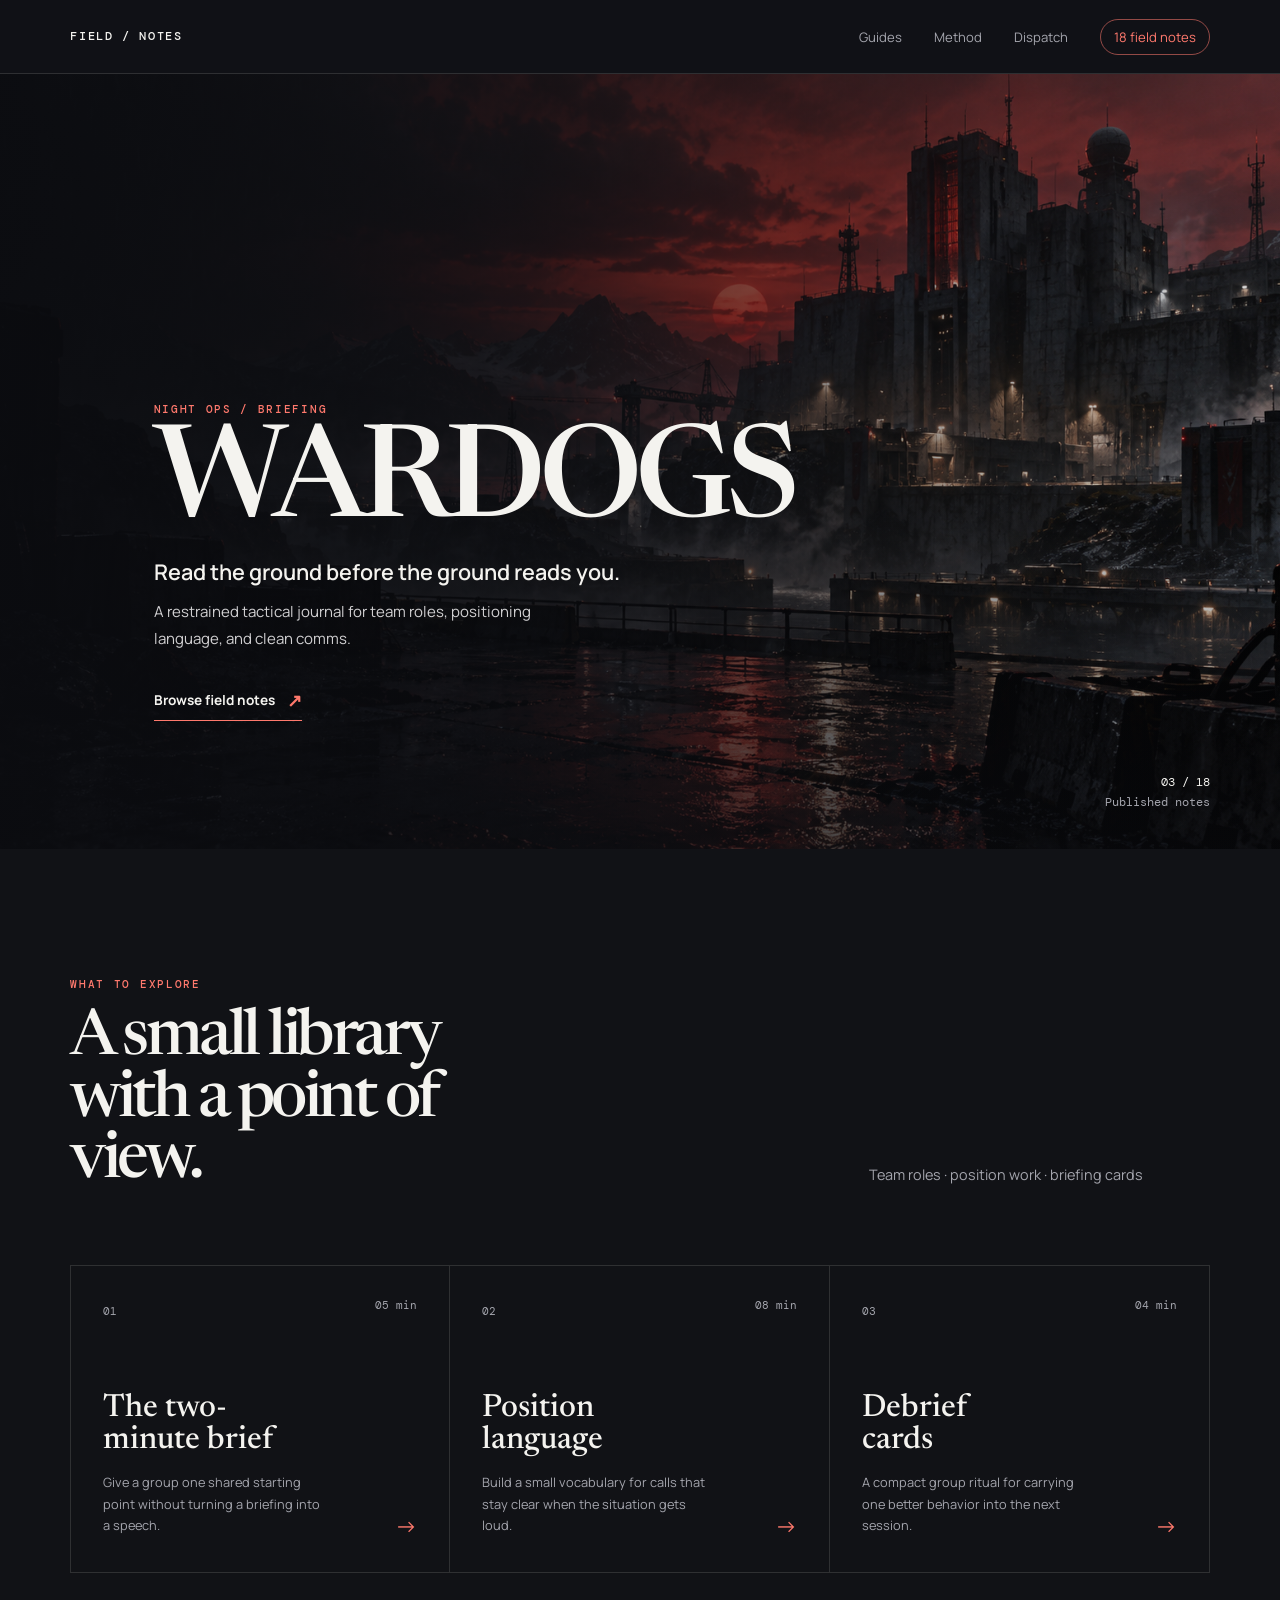
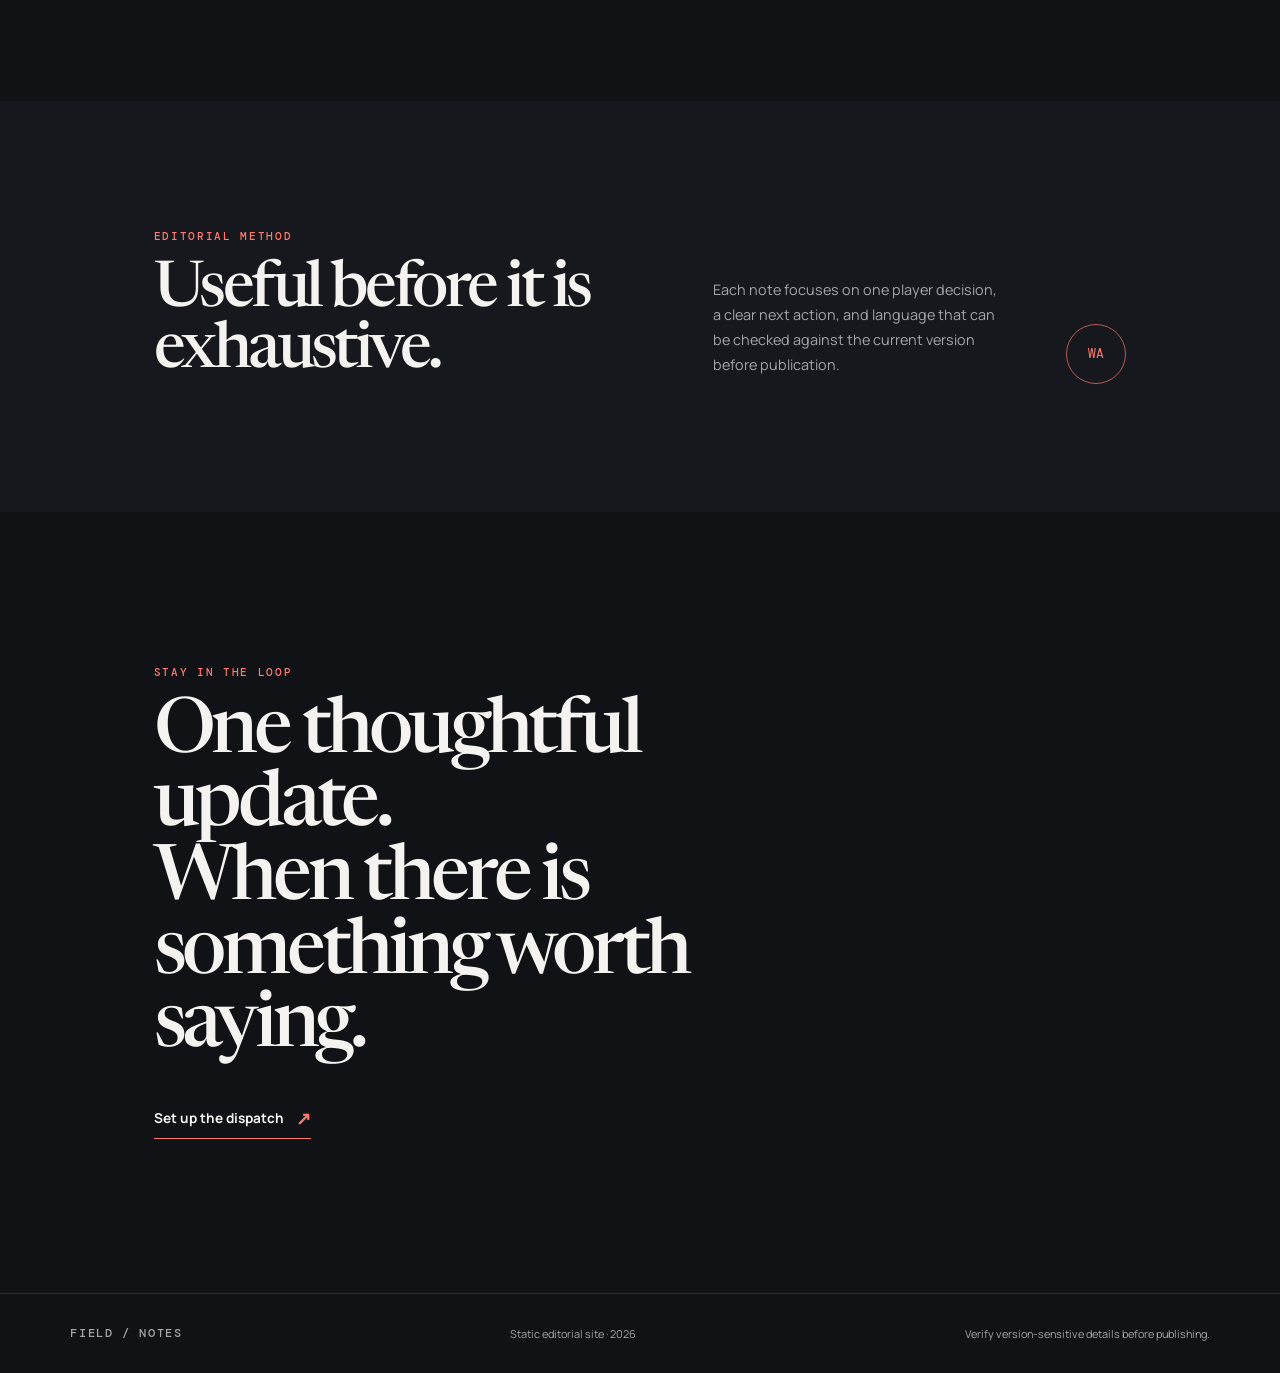
==== index.html @ d8dd55a1 "Publish WARDOGS Field Notes" ====
<!doctype html>
<html lang="en">
  <head>
    <meta charset="utf-8">
    <meta name="viewport" content="width=device-width, initial-scale=1">
    <meta name="description" content="WARDOGS decision-first field notes and guide articles.">
    <meta name="robots" content="index,follow">
    <title>WARDOGS Field Notes</title>
    <link rel="preconnect" href="https://fonts.googleapis.com">
    <link rel="preconnect" href="https://fonts.gstatic.com" crossorigin>
    <link href="https://fonts.googleapis.com/css2?family=DM+Mono:wght@400;500&family=Manrope:wght@400;500;600;700;800&family=Newsreader:opsz,wght@6..72,500;6..72,600&display=swap" rel="stylesheet">
    <link rel="stylesheet" href="assets/styles/site.css">
    <link rel="stylesheet" href="assets/styles/responsive.css">
  </head>
  <body data-game="wardogs" data-assets="assets" data-home="./" data-guide-root="guide/">
    <main id="site"></main>
    <script type="module" src="assets/scripts/site.js"></script>
  </body>
</html>
---- assets/styles/site.css ----
:root {
  --ink: #f4f3ef;
  --muted: #a4a5ad;
  --ground: #111216;
  --panel: #191a20;
  --line: rgba(244, 243, 239, 0.13);
  --accent: #77b9ff;
  --glow: #2f69d9;
  color-scheme: dark;
}

* { box-sizing: border-box; }

html { scroll-behavior: smooth; }

body {
  margin: 0;
  min-width: 320px;
  color: var(--ink);
  background: var(--ground);
  font-family: Manrope, Arial, sans-serif;
}

a { color: inherit; text-decoration: none; }

button { font: inherit; }

.nav-shell {
  display: flex;
  align-items: center;
  justify-content: space-between;
  min-height: 74px;
  padding: 0 5.5vw;
  border-bottom: 1px solid var(--line);
  background: rgba(17, 18, 22, 0.92);
}

.wordmark, footer > span:first-child {
  font-family: "DM Mono", monospace;
  font-size: 0.72rem;
  letter-spacing: 0.14em;
  font-weight: 500;
}

.site-nav {
  display: flex;
  align-items: center;
  gap: 2rem;
  color: var(--muted);
  font-size: 0.82rem;
}

.site-nav a:not(.nav-status):hover { color: var(--ink); }

.nav-status {
  padding: 0.5rem 0.8rem;
  border: 1px solid color-mix(in srgb, var(--accent), transparent 45%);
  border-radius: 999px;
  color: var(--accent);
}

.menu-button { display: none; }

.hero {
  position: relative;
  display: grid;
  min-height: min(775px, calc(100svh - 74px));
  overflow: hidden;
  background: center / cover no-repeat var(--hero-image), #1c1d22;
}

.hero-shade {
  position: absolute;
  inset: 0;
  background: linear-gradient(90deg, rgba(11, 12, 16, 0.94) 0%, rgba(11, 12, 16, 0.69) 42%, rgba(11, 12, 16, 0.08) 100%), linear-gradient(0deg, rgba(11, 12, 16, 0.52), transparent 46%);
}

.hero-content {
  position: relative;
  z-index: 1;
  align-self: end;
  width: min(650px, 88vw);
  margin: 0 0 8rem 12vw;
}

.eyebrow {
  margin: 0 0 1.1rem;
  color: var(--accent);
  font: 500 0.7rem / 1.3 "DM Mono", monospace;
  letter-spacing: 0.15em;
}

h1, h2, p { margin-top: 0; }

h1, h2 {
  font-family: Newsreader, Georgia, serif;
  font-weight: 500;
  letter-spacing: -0.055em;
}

h1 {
  max-width: 7.5ch;
  margin-bottom: 1.2rem;
  font-size: clamp(4.25rem, 10vw, 9.5rem);
  line-height: 0.82;
}

.hero-line {
  margin-bottom: 0.8rem;
  font: 600 clamp(1.08rem, 1.7vw, 1.35rem) / 1.3 Manrope, sans-serif;
}

.hero-copy {
  max-width: 48ch;
  margin-bottom: 2.25rem;
  color: #d1d0d2;
  font-size: 0.94rem;
  line-height: 1.75;
}

.primary-link {
  display: inline-flex;
  gap: 0.75rem;
  align-items: center;
  padding-bottom: 0.5rem;
  border-bottom: 1px solid var(--accent);
  color: var(--ink);
  font-size: 0.85rem;
  font-weight: 700;
}

.primary-link span { color: var(--accent); font-size: 1.1rem; }

.hero-index {
  position: absolute;
  right: 5.5vw;
  bottom: 2.3rem;
  z-index: 1;
  margin: 0;
  color: var(--ink);
  font: 0.72rem / 1.7 "DM Mono", monospace;
  text-align: right;
}

.hero-index span { color: var(--muted); }

.guide-section { padding: clamp(5rem, 10vw, 10rem) 5.5vw; }

.section-heading {
  display: grid;
  grid-template-columns: minmax(0, 1.1fr) minmax(180px, 0.5fr);
  gap: 3rem;
  align-items: end;
  margin-bottom: 4.5rem;
}

.section-heading h2, .method-section h2, .dispatch h2 {
  max-width: 12ch;
  margin: 0;
  font-size: clamp(2.7rem, 5vw, 5rem);
  line-height: 0.96;
}

.section-heading > p:last-child, .method-section > p {
  margin: 0 0 0.4rem;
  color: var(--muted);
  font-size: 0.9rem;
  line-height: 1.75;
}

.guide-grid { display: grid; grid-template-columns: repeat(3, 1fr); border-top: 1px solid var(--line); }

.guide-card {
  display: block;
  position: relative;
  min-height: 304px;
  padding: 2rem 2rem 2.25rem;
  border-right: 1px solid var(--line);
  border-bottom: 1px solid var(--line);
  color: var(--ink);
  text-align: left;
  transition: background 240ms ease, transform 240ms cubic-bezier(0.16, 1, 0.3, 1);
}

.guide-card:first-child { border-left: 1px solid var(--line); }

.guide-card:hover { background: color-mix(in srgb, var(--accent), transparent 91%); transform: translateY(-5px); }

.guide-card:focus-visible, .site-nav a:focus-visible, .wordmark:focus-visible, .primary-link:focus-visible, .directory-card:focus-visible, .related a:focus-visible {
  outline: 2px solid var(--accent);
  outline-offset: 5px;
}

.guide-number, .guide-meta { color: var(--muted); font: 0.68rem "DM Mono", monospace; }

.guide-meta { float: right; }

.guide-card strong { display: block; max-width: 9ch; margin: 4.5rem 0 1rem; font-family: Newsreader, Georgia, serif; font-size: 2rem; font-weight: 500; line-height: 1; }

.guide-description { display: block; max-width: 28ch; color: var(--muted); font-size: 0.8rem; line-height: 1.65; }

.guide-arrow { position: absolute; right: 2rem; bottom: 1.9rem; color: var(--accent); font-size: 1.4rem; }

.method-section {
  display: grid;
  grid-template-columns: 1.2fr 0.7fr auto;
  gap: 4rem;
  align-items: end;
  padding: clamp(5rem, 10vw, 10rem) 12vw;
  background: #17181d;
}

.method-mark {
  display: grid;
  width: 3.75rem;
  aspect-ratio: 1;
  place-items: center;
  border: 1px solid color-mix(in srgb, var(--accent), transparent 32%);
  border-radius: 50%;
  color: var(--accent);
  font: 0.8rem "DM Mono", monospace;
}

.dispatch { padding: clamp(5rem, 12vw, 11rem) 12vw; background: var(--ground); }

.dispatch h2 { margin-bottom: 2.5rem; font-size: clamp(3rem, 6vw, 6rem); }

footer {
  display: flex;
  justify-content: space-between;
  gap: 1.5rem;
  padding: 2rem 5.5vw;
  border-top: 1px solid var(--line);
  color: var(--muted);
  font-size: 0.68rem;
}

.notice {
  position: fixed;
  z-index: 3;
  right: 1.25rem;
  bottom: 1.25rem;
  width: min(370px, calc(100vw - 2.5rem));
  padding: 1rem 1.15rem;
  border: 1px solid color-mix(in srgb, var(--accent), transparent 45%);
  border-radius: 12px;
  background: #202128;
  box-shadow: 0 18px 45px rgba(0, 0, 0, 0.25);
  color: #dedee1;
  font-size: 0.78rem;
  line-height: 1.55;
}
---- assets/styles/responsive.css ----
@media (max-width: 760px) {
  .nav-shell { min-height: 66px; padding: 0 1.25rem; }
  .menu-button { display: block; padding: 0; border: 0; color: var(--ink); background: transparent; font: 0.72rem "DM Mono", monospace; text-transform: uppercase; }
  .site-nav { display: none; position: absolute; top: 66px; left: 0; right: 0; z-index: 2; flex-direction: column; align-items: flex-start; gap: 1.25rem; padding: 1.5rem 1.25rem; border-bottom: 1px solid var(--line); background: #16171c; }
  .site-nav.is-open { display: flex; }
  .hero { min-height: calc(100svh - 66px); }
  .hero-content { width: auto; margin: 0 1.25rem 4.5rem; }
  h1 { font-size: clamp(4rem, 20vw, 6.6rem); }
  .hero-index { right: 1.25rem; bottom: 1.25rem; }
  .guide-section { padding: 5rem 1.25rem; }
  .section-heading, .method-section { grid-template-columns: 1fr; gap: 1.75rem; }
  .section-heading { margin-bottom: 3rem; }
  .guide-grid { grid-template-columns: 1fr; }
  .guide-card, .guide-card:first-child { min-height: 235px; border-left: 1px solid var(--line); }
  .guide-card strong { margin-top: 3.2rem; }
  .method-section, .dispatch { padding: 5.5rem 1.25rem; }
  .method-mark { display: none; }
  footer { flex-direction: column; padding: 1.8rem 1.25rem; }
}

@media (prefers-reduced-motion: reduce) {
  *, *::before, *::after { scroll-behavior: auto !important; transition-duration: 0.01ms !important; }
}
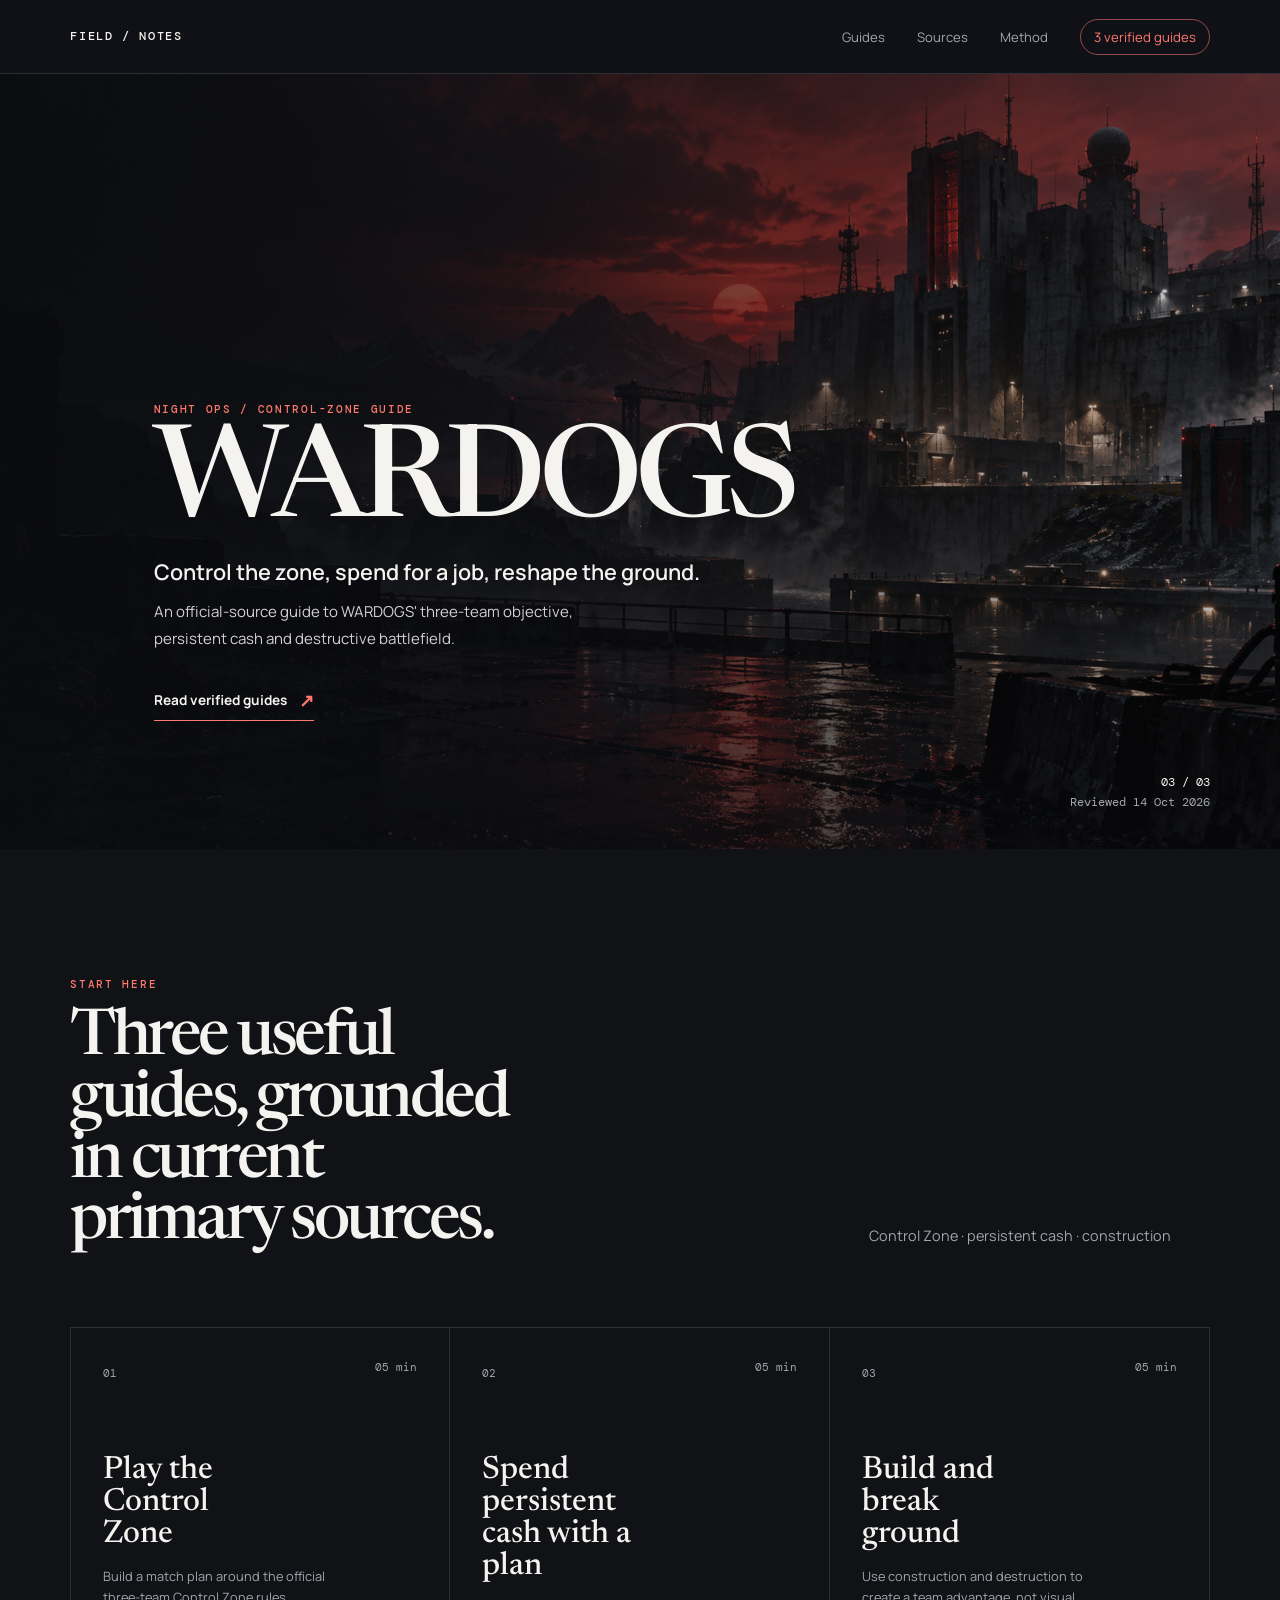
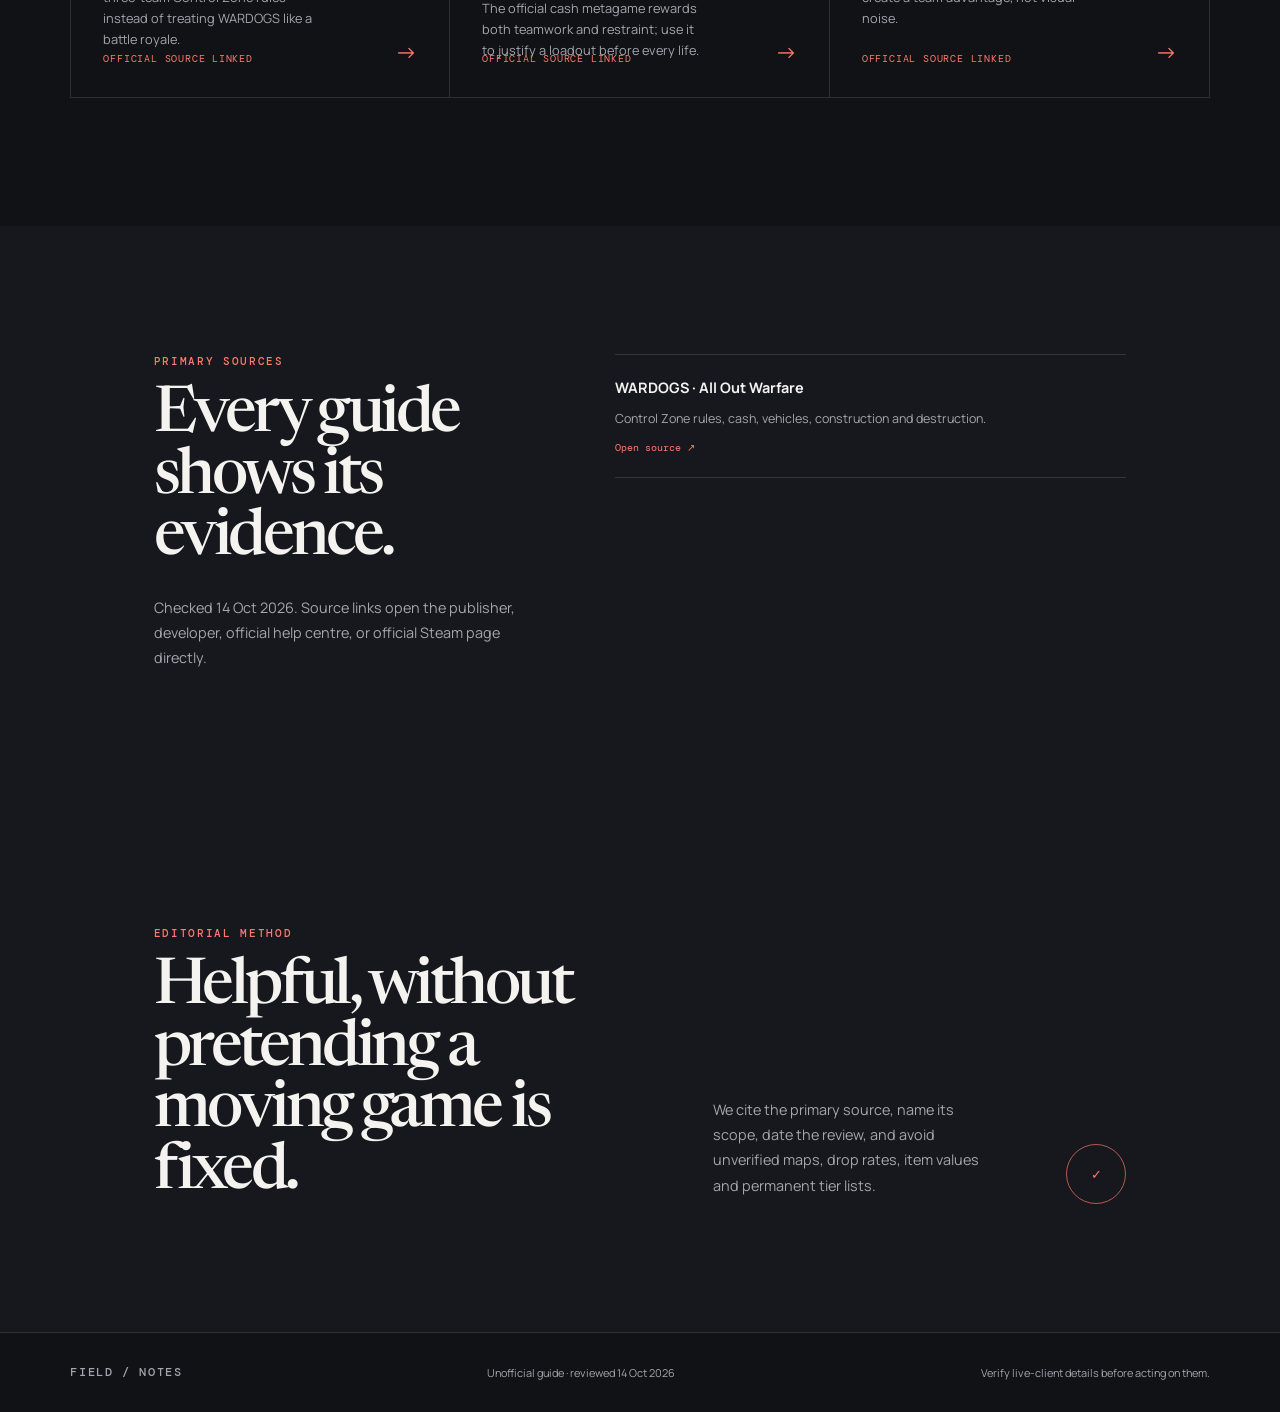
==== commit e1824245: "Replace generic notes with source-linked guides" ====
--- a/index.html
+++ b/index.html
@@ -3,7 +3,7 @@
   <head>
     <meta charset="utf-8">
     <meta name="viewport" content="width=device-width, initial-scale=1">
-    <meta name="description" content="WARDOGS decision-first field notes and guide articles.">
+    <meta name="description" content="Source-linked WARDOGS starter guides with version-sensitive notes.">
     <meta name="robots" content="index,follow">
     <title>WARDOGS Field Notes</title>
     <link rel="preconnect" href="https://fonts.googleapis.com">
--- a/assets/styles/site.css
+++ b/assets/styles/site.css
@@ -1,3 +1,5 @@
+@import url("./content.css");
+
 :root {
   --ink: #f4f3ef;
   --muted: #a4a5ad;
@@ -221,33 +223,4 @@
   font: 0.8rem "DM Mono", monospace;
 }
 
-.dispatch { padding: clamp(5rem, 12vw, 11rem) 12vw; background: var(--ground); }
-
-.dispatch h2 { margin-bottom: 2.5rem; font-size: clamp(3rem, 6vw, 6rem); }
-
-footer {
-  display: flex;
-  justify-content: space-between;
-  gap: 1.5rem;
-  padding: 2rem 5.5vw;
-  border-top: 1px solid var(--line);
-  color: var(--muted);
-  font-size: 0.68rem;
-}
-
-.notice {
-  position: fixed;
-  z-index: 3;
-  right: 1.25rem;
-  bottom: 1.25rem;
-  width: min(370px, calc(100vw - 2.5rem));
-  padding: 1rem 1.15rem;
-  border: 1px solid color-mix(in srgb, var(--accent), transparent 45%);
-  border-radius: 12px;
-  background: #202128;
-  box-shadow: 0 18px 45px rgba(0, 0, 0, 0.25);
-  color: #dedee1;
-  font-size: 0.78rem;
-  line-height: 1.55;
-}
-
+
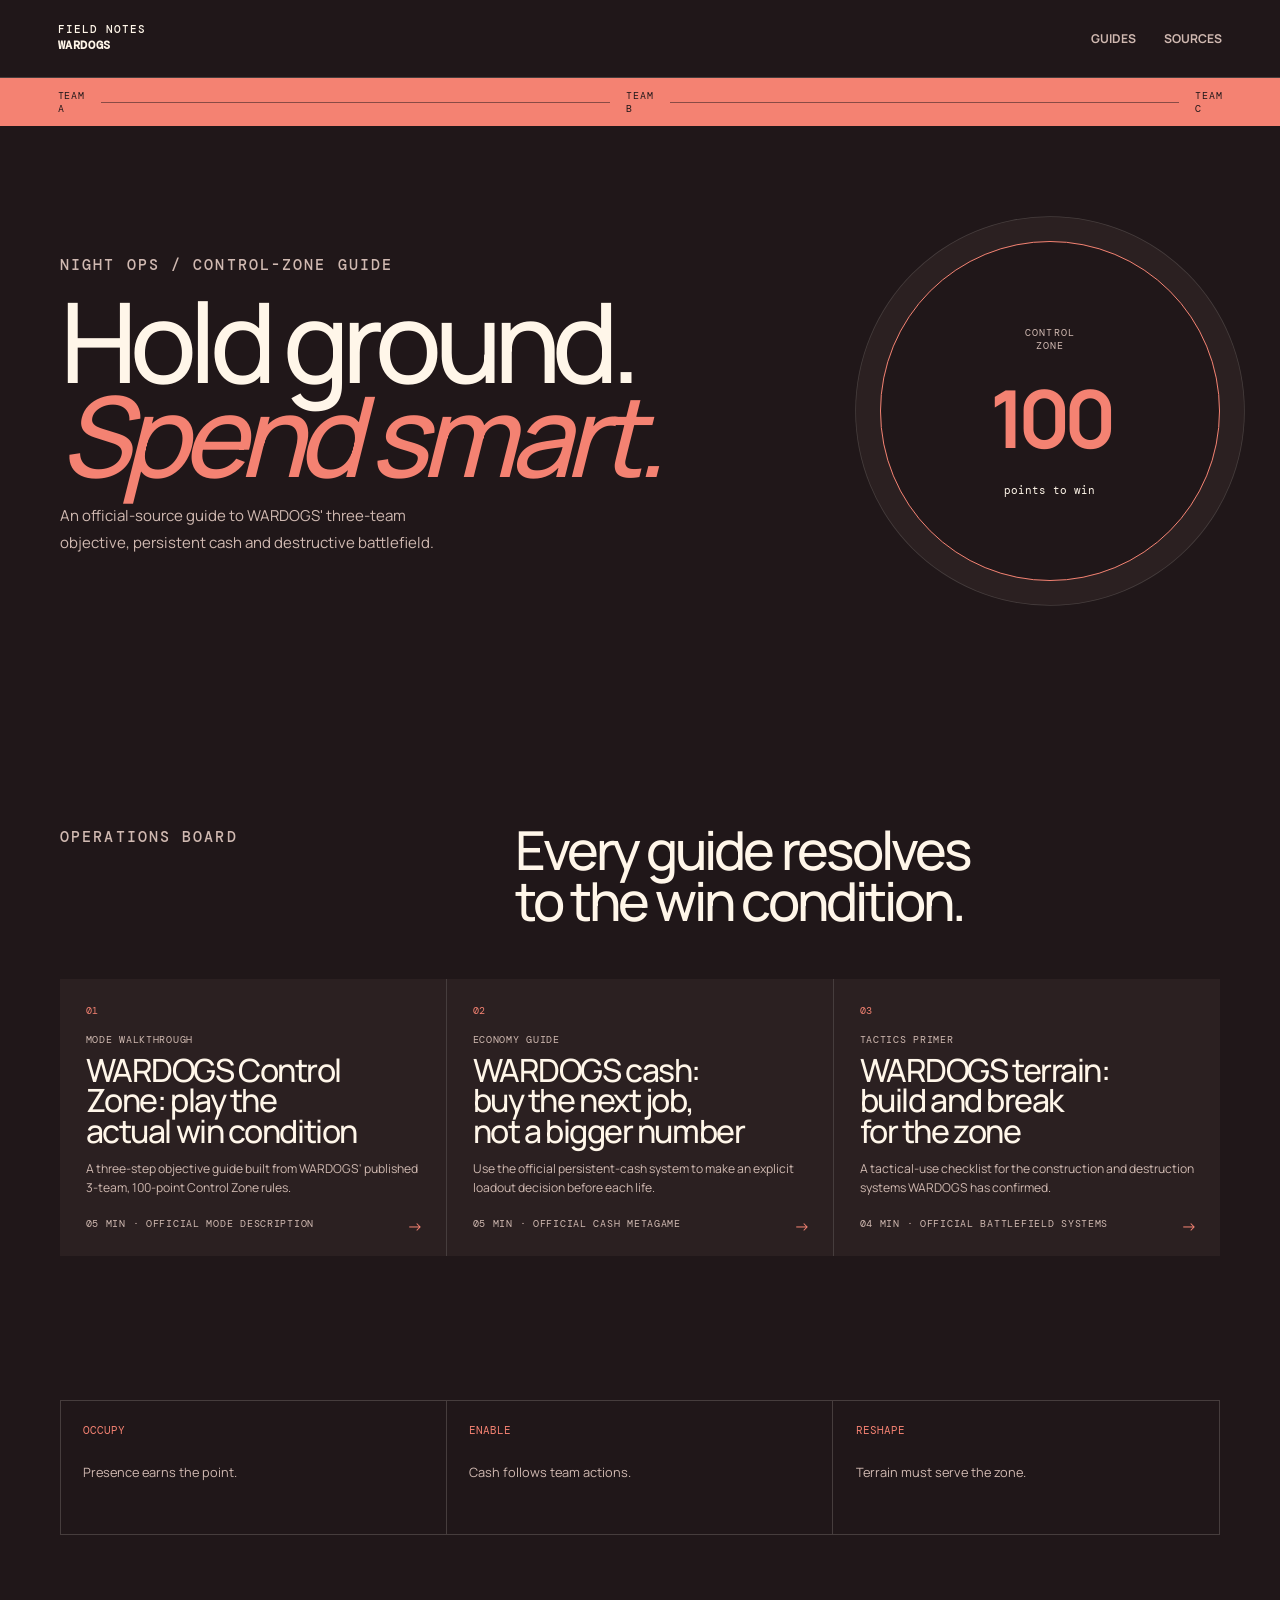
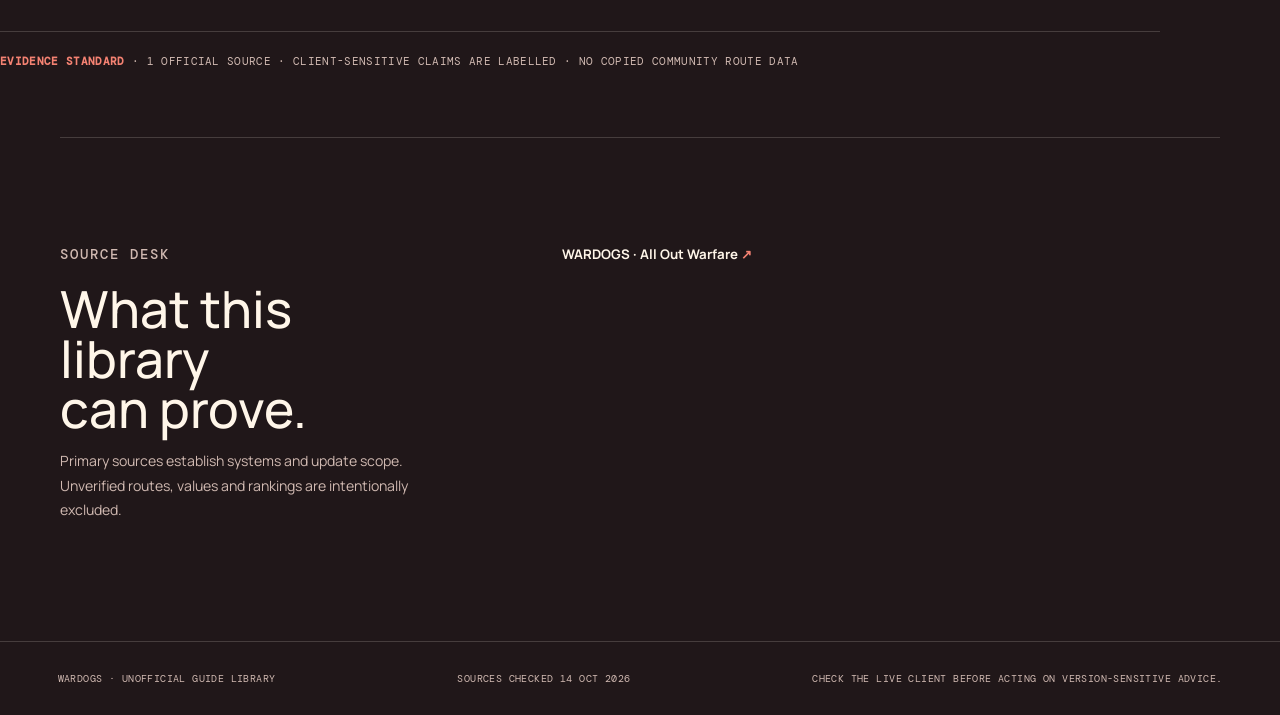
==== commit 60e8eff5: "Rebuild guide layouts and versioned content" ====
--- a/index.html
+++ b/index.html
@@ -10,6 +10,9 @@
     <link rel="preconnect" href="https://fonts.gstatic.com" crossorigin>
     <link href="https://fonts.googleapis.com/css2?family=DM+Mono:wght@400;500&family=Manrope:wght@400;500;600;700;800&family=Newsreader:opsz,wght@6..72,500;6..72,600&display=swap" rel="stylesheet">
     <link rel="stylesheet" href="assets/styles/site.css">
+    <link rel="stylesheet" href="assets/styles/themes/index.css">
+    <link rel="stylesheet" href="assets/styles/content.css">
+    <link rel="stylesheet" href="assets/styles/layouts/home.css">
     <link rel="stylesheet" href="assets/styles/responsive.css">
   </head>
   <body data-game="wardogs" data-assets="assets" data-home="./" data-guide-root="guide/">
--- a/assets/styles/site.css
+++ b/assets/styles/site.css
@@ -1,226 +1,54 @@
-@import url("./content.css");
-
 :root {
-  --ink: #f4f3ef;
-  --muted: #a4a5ad;
-  --ground: #111216;
-  --panel: #191a20;
-  --line: rgba(244, 243, 239, 0.13);
-  --accent: #77b9ff;
-  --glow: #2f69d9;
-  color-scheme: dark;
+  --paper: #101217;
+  --panel: #171a21;
+  --panel-soft: #1d2129;
+  --ink: #f4f0e8;
+  --muted: #a9adb7;
+  --line: rgba(244, 240, 232, 0.15);
+  --accent: #86b8ef;
+  --display: Newsreader, Georgia, serif;
+  --body: Manrope, Arial, sans-serif;
+  --mono: "DM Mono", monospace;
 }
 
 * { box-sizing: border-box; }
+html { scroll-behavior: smooth; }
+body { min-width: 320px; margin: 0; background: var(--paper); color: var(--ink); font-family: var(--body); }
+a { color: inherit; text-decoration: none; }
+button { font: inherit; }
+h1, h2, h3, p { margin-top: 0; }
+h1, h2, h3 { text-wrap: balance; }
+.kicker { margin-bottom: 1rem; color: var(--accent); font: 500 0.67rem/1.35 var(--mono); letter-spacing: 0.14em; text-transform: uppercase; }
 
-html { scroll-behavior: smooth; }
+.site-header { position: relative; z-index: 5; display: flex; min-height: 78px; align-items: center; justify-content: space-between; padding: 0 4.5vw; border-bottom: 1px solid var(--line); }
+.site-mark { display: flex; flex-direction: column; gap: 0.15rem; font: 500 0.68rem/1.1 var(--mono); letter-spacing: 0.1em; }
+.site-mark b { color: var(--ink); font-size: 0.78rem; letter-spacing: 0.05em; }
+.site-nav { display: flex; gap: 1.8rem; align-items: center; color: var(--muted); font-size: 0.76rem; font-weight: 700; text-transform: uppercase; }
+.site-nav a:hover, .source-link:hover { color: var(--accent); }
+.menu-button { display: none; color: var(--ink); border: 0; background: transparent; font: 500 0.72rem var(--mono); letter-spacing: 0.08em; text-transform: uppercase; }
 
-body {
-  margin: 0;
-  min-width: 320px;
-  color: var(--ink);
-  background: var(--ground);
-  font-family: Manrope, Arial, sans-serif;
-}
+.action-button { display: inline-flex; gap: 1.1rem; align-items: center; padding: 0.92rem 1.1rem; border: 1px solid var(--accent); color: var(--ink); font-size: 0.73rem; font-weight: 800; text-transform: uppercase; transition: transform 180ms ease, background 180ms ease; }
+.action-button:hover { background: var(--accent); color: var(--paper); transform: translateY(-2px); }
+.source-roster { display: grid; grid-template-columns: 0.8fr 1.2fr; gap: 4rem; width: min(1160px, calc(100% - 3rem)); padding: 6.5rem 0; margin: 0 auto; border-top: 1px solid var(--line); }
+.source-roster h2 { max-width: 11ch; margin-bottom: 1rem; font: 500 clamp(2rem, 4vw, 3.4rem)/0.98 var(--display); }
+.source-roster p { max-width: 44ch; color: var(--muted); font-size: 0.88rem; line-height: 1.75; }
+.source-roster ul { display: grid; gap: 0.7rem; align-content: start; padding: 0; margin: 0; list-style: none; }
+.source-link { display: inline-block; color: var(--ink); font-size: 0.83rem; font-weight: 700; line-height: 1.55; }
+.source-link span { color: var(--accent); }
+.site-footer { display: flex; justify-content: space-between; gap: 2rem; padding: 1.8rem 4.5vw; border-top: 1px solid var(--line); color: var(--muted); font: 0.64rem/1.5 var(--mono); letter-spacing: 0.04em; text-transform: uppercase; }
 
-a { color: inherit; text-decoration: none; }
-
-button { font: inherit; }
-
-.nav-shell {
-  display: flex;
-  align-items: center;
-  justify-content: space-between;
-  min-height: 74px;
-  padding: 0 5.5vw;
-  border-bottom: 1px solid var(--line);
-  background: rgba(17, 18, 22, 0.92);
-}
-
-.wordmark, footer > span:first-child {
-  font-family: "DM Mono", monospace;
-  font-size: 0.72rem;
-  letter-spacing: 0.14em;
-  font-weight: 500;
-}
-
-.site-nav {
-  display: flex;
-  align-items: center;
-  gap: 2rem;
-  color: var(--muted);
-  font-size: 0.82rem;
-}
-
-.site-nav a:not(.nav-status):hover { color: var(--ink); }
-
-.nav-status {
-  padding: 0.5rem 0.8rem;
-  border: 1px solid color-mix(in srgb, var(--accent), transparent 45%);
-  border-radius: 999px;
-  color: var(--accent);
-}
-
-.menu-button { display: none; }
-
-.hero {
-  position: relative;
-  display: grid;
-  min-height: min(775px, calc(100svh - 74px));
-  overflow: hidden;
-  background: center / cover no-repeat var(--hero-image), #1c1d22;
-}
-
-.hero-shade {
-  position: absolute;
-  inset: 0;
-  background: linear-gradient(90deg, rgba(11, 12, 16, 0.94) 0%, rgba(11, 12, 16, 0.69) 42%, rgba(11, 12, 16, 0.08) 100%), linear-gradient(0deg, rgba(11, 12, 16, 0.52), transparent 46%);
-}
-
-.hero-content {
-  position: relative;
-  z-index: 1;
-  align-self: end;
-  width: min(650px, 88vw);
-  margin: 0 0 8rem 12vw;
-}
-
-.eyebrow {
-  margin: 0 0 1.1rem;
-  color: var(--accent);
-  font: 500 0.7rem / 1.3 "DM Mono", monospace;
-  letter-spacing: 0.15em;
-}
-
-h1, h2, p { margin-top: 0; }
-
-h1, h2 {
-  font-family: Newsreader, Georgia, serif;
-  font-weight: 500;
-  letter-spacing: -0.055em;
-}
-
-h1 {
-  max-width: 7.5ch;
-  margin-bottom: 1.2rem;
-  font-size: clamp(4.25rem, 10vw, 9.5rem);
-  line-height: 0.82;
-}
-
-.hero-line {
-  margin-bottom: 0.8rem;
-  font: 600 clamp(1.08rem, 1.7vw, 1.35rem) / 1.3 Manrope, sans-serif;
-}
-
-.hero-copy {
-  max-width: 48ch;
-  margin-bottom: 2.25rem;
-  color: #d1d0d2;
-  font-size: 0.94rem;
-  line-height: 1.75;
-}
-
-.primary-link {
-  display: inline-flex;
-  gap: 0.75rem;
-  align-items: center;
-  padding-bottom: 0.5rem;
-  border-bottom: 1px solid var(--accent);
-  color: var(--ink);
-  font-size: 0.85rem;
-  font-weight: 700;
-}
-
-.primary-link span { color: var(--accent); font-size: 1.1rem; }
-
-.hero-index {
-  position: absolute;
-  right: 5.5vw;
-  bottom: 2.3rem;
-  z-index: 1;
-  margin: 0;
-  color: var(--ink);
-  font: 0.72rem / 1.7 "DM Mono", monospace;
-  text-align: right;
-}
-
-.hero-index span { color: var(--muted); }
-
-.guide-section { padding: clamp(5rem, 10vw, 10rem) 5.5vw; }
-
-.section-heading {
-  display: grid;
-  grid-template-columns: minmax(0, 1.1fr) minmax(180px, 0.5fr);
-  gap: 3rem;
-  align-items: end;
-  margin-bottom: 4.5rem;
-}
-
-.section-heading h2, .method-section h2, .dispatch h2 {
-  max-width: 12ch;
-  margin: 0;
-  font-size: clamp(2.7rem, 5vw, 5rem);
-  line-height: 0.96;
-}
-
-.section-heading > p:last-child, .method-section > p {
-  margin: 0 0 0.4rem;
-  color: var(--muted);
-  font-size: 0.9rem;
-  line-height: 1.75;
-}
-
-.guide-grid { display: grid; grid-template-columns: repeat(3, 1fr); border-top: 1px solid var(--line); }
-
-.guide-card {
-  display: block;
-  position: relative;
-  min-height: 304px;
-  padding: 2rem 2rem 2.25rem;
-  border-right: 1px solid var(--line);
-  border-bottom: 1px solid var(--line);
-  color: var(--ink);
-  text-align: left;
-  transition: background 240ms ease, transform 240ms cubic-bezier(0.16, 1, 0.3, 1);
-}
-
-.guide-card:first-child { border-left: 1px solid var(--line); }
-
-.guide-card:hover { background: color-mix(in srgb, var(--accent), transparent 91%); transform: translateY(-5px); }
-
-.guide-card:focus-visible, .site-nav a:focus-visible, .wordmark:focus-visible, .primary-link:focus-visible, .directory-card:focus-visible, .related a:focus-visible {
-  outline: 2px solid var(--accent);
-  outline-offset: 5px;
-}
-
-.guide-number, .guide-meta { color: var(--muted); font: 0.68rem "DM Mono", monospace; }
-
-.guide-meta { float: right; }
-
-.guide-card strong { display: block; max-width: 9ch; margin: 4.5rem 0 1rem; font-family: Newsreader, Georgia, serif; font-size: 2rem; font-weight: 500; line-height: 1; }
-
-.guide-description { display: block; max-width: 28ch; color: var(--muted); font-size: 0.8rem; line-height: 1.65; }
-
-.guide-arrow { position: absolute; right: 2rem; bottom: 1.9rem; color: var(--accent); font-size: 1.4rem; }
-
-.method-section {
-  display: grid;
-  grid-template-columns: 1.2fr 0.7fr auto;
-  gap: 4rem;
-  align-items: end;
-  padding: clamp(5rem, 10vw, 10rem) 12vw;
-  background: #17181d;
-}
-
-.method-mark {
-  display: grid;
-  width: 3.75rem;
-  aspect-ratio: 1;
-  place-items: center;
-  border: 1px solid color-mix(in srgb, var(--accent), transparent 32%);
-  border-radius: 50%;
-  color: var(--accent);
-  font: 0.8rem "DM Mono", monospace;
-}
-
-
+.missing { min-height: 75vh; padding: 15vh 6vw; }
+.missing h1 { max-width: 10ch; font: 500 clamp(3.5rem, 9vw, 8rem)/0.87 var(--display); }
+.directory-shell { min-height: 100vh; }
+.directory-hero { width: min(1040px, calc(100% - 3rem)); padding: clamp(7rem, 14vw, 12rem) 0 5rem; margin: 0 auto; }
+.directory-hero h1 { max-width: 10ch; margin-bottom: 1.8rem; font: 500 clamp(4rem, 10vw, 8.5rem)/0.85 var(--display); }
+.directory-hero > p:last-child { max-width: 52ch; color: var(--muted); line-height: 1.8; }
+.directory-grid { display: grid; grid-template-columns: repeat(2, 1fr); width: min(1160px, calc(100% - 3rem)); margin: 0 auto 7rem; border: 1px solid var(--line); }
+.directory-card { min-height: 260px; padding: 2rem; border-right: 1px solid var(--line); border-bottom: 1px solid var(--line); transition: background 180ms ease; }
+.directory-card:nth-child(2n) { border-right: 0; }
+.directory-card:nth-last-child(-n+2) { border-bottom: 0; }
+.directory-card:hover { background: var(--panel); }
+.directory-card span, .directory-card i { display: block; color: var(--accent); font: 0.67rem var(--mono); letter-spacing: 0.08em; text-transform: uppercase; }
+.directory-card b { display: block; margin: 2.6rem 0 0.7rem; font: 500 clamp(2rem, 4vw, 3.6rem)/0.9 var(--display); }
+.directory-card p { max-width: 32ch; color: var(--muted); font-size: 0.82rem; line-height: 1.7; }
+.directory-card i { margin-top: 1.5rem; font-style: normal; }
--- a/assets/styles/themes/index.css
+++ b/assets/styles/themes/index.css
@@ -0,0 +1,6 @@
+body.theme-aion { --paper: #0c1322; --panel: #131d31; --panel-soft: #192642; --ink: #f2f7ff; --muted: #b1c4df; --line: rgba(197, 222, 255, 0.2); --accent: #80beff; }
+body.theme-deadlock { --paper: #111614; --panel: #171e1c; --panel-soft: #202a27; --ink: #edf0e9; --muted: #a9b5ac; --line: rgba(226, 238, 224, 0.16); --accent: #d5df9e; --display: Manrope, Arial, sans-serif; }
+body.theme-arc { --paper: #1c1a16; --panel: #27231d; --panel-soft: #322c23; --ink: #f3eddf; --muted: #c4baa5; --line: rgba(243, 237, 223, 0.16); --accent: #dfc685; }
+body.theme-wardogs { --paper: #201719; --panel: #2b2021; --panel-soft: #392a2b; --ink: #fff6e9; --muted: #d0b9b1; --line: rgba(255, 246, 233, 0.17); --accent: #f48272; --display: Manrope, Arial, sans-serif; }
+body.theme-spire { --paper: #211a2b; --panel: #2d233b; --panel-soft: #382c49; --ink: #f5edff; --muted: #c7b8d8; --line: rgba(245, 237, 255, 0.18); --accent: #d7adff; }
+body.theme-valheim { --paper: #12201d; --panel: #172b27; --panel-soft: #1f3833; --ink: #f0f4e9; --muted: #b8c8bc; --line: rgba(240, 244, 233, 0.17); --accent: #a9d7b2; }
--- a/assets/styles/content.css
+++ b/assets/styles/content.css
@@ -0,0 +1,18 @@
+.game-home { overflow: hidden; }
+.game-home > section, .game-home > aside { width: min(1160px, calc(100% - 3rem)); margin-left: auto; margin-right: auto; }
+.game-home h1 { margin-bottom: 1.4rem; font-size: clamp(3.8rem, 8.7vw, 8.8rem); font-weight: 500; letter-spacing: -0.07em; line-height: 0.84; }
+.game-home h1 em { color: var(--accent); font-style: italic; }
+.game-home h2 { margin: 0; font: 500 clamp(2.2rem, 4.2vw, 4.2rem)/0.95 var(--display); letter-spacing: -0.055em; }
+.game-home p { color: var(--muted); font-size: 0.94rem; line-height: 1.75; }
+.home-guides, .match-desk, .raid-board, .operations, .run-ledger, .expedition-atlas { padding-top: 8rem; padding-bottom: 7rem; }
+.home-guides > header, .match-desk > header, .raid-board > header, .operations > header, .run-ledger > header, .expedition-atlas > header { display: grid; grid-template-columns: 0.75fr 1.25fr; gap: 2rem; margin-bottom: 3.25rem; }
+.guide-card { position: relative; display: flex; min-height: 255px; flex-direction: column; padding: 1.6rem; border: 1px solid var(--line); background: var(--panel); transition: border-color 180ms ease, transform 180ms ease, background 180ms ease; }
+.guide-card:hover { border-color: var(--accent); background: var(--panel-soft); transform: translateY(-3px); }
+.guide-order, .guide-type, .guide-meta { color: var(--muted); font: 0.64rem var(--mono); letter-spacing: 0.07em; text-transform: uppercase; }
+.guide-order { color: var(--accent); }
+.guide-type { margin: 1rem 0 auto; }
+.guide-card h3 { max-width: 16ch; margin: 0.55rem 0 0.8rem; font: 500 clamp(1.55rem, 2.5vw, 2.25rem)/0.95 var(--display); letter-spacing: -0.045em; }
+.guide-card p { margin-bottom: 1.2rem; font-size: 0.76rem; line-height: 1.6; }
+.guide-card i { position: absolute; right: 1.45rem; bottom: 1.15rem; color: var(--accent); font-style: normal; }
+.evidence-strip { width: min(1160px, calc(100% - 3rem)) !important; padding: 1.25rem 0 3.5rem; border-top: 1px solid var(--line); color: var(--muted); font: 0.68rem/1.7 var(--mono) !important; letter-spacing: 0.03em; text-transform: uppercase; }
+.evidence-strip b { color: var(--accent); }
--- a/assets/styles/layouts/home.css
+++ b/assets/styles/layouts/home.css
@@ -0,0 +1,85 @@
+.aion-hero { position: relative; min-height: 620px; padding: 8rem 0 6rem; }
+.aion-hero > *:not(.aion-orbit) { position: relative; z-index: 1; }
+.aion-hero > p:not(.kicker) { max-width: 54ch; }
+.aion-orbit { position: absolute; top: 7%; right: -5%; width: min(50vw, 610px); aspect-ratio: 1; border: 1px solid var(--line); border-radius: 50%; box-shadow: inset 0 0 0 7vw rgba(128, 190, 255, 0.035); transform: rotate(-22deg); }
+.aion-orbit::after { position: absolute; inset: 17%; border: 1px solid var(--accent); border-radius: 50%; content: ""; opacity: 0.5; }
+.aion-hero aside { display: grid; gap: 0.5rem; max-width: 230px; margin: 4.5rem 0 0 55%; padding-left: 1rem; border-left: 2px solid var(--accent); color: var(--muted); font-size: 0.72rem; line-height: 1.55; }
+.aion-hero aside b { color: var(--ink); font: 0.68rem var(--mono); }
+.aion-console { display: grid; grid-template-columns: 0.8fr 1.2fr; gap: 5rem; padding: 4rem; background: var(--panel); }
+.aion-console ol { display: grid; gap: 1.5rem; padding: 0; margin: 0; list-style: none; }
+.aion-console li { display: grid; grid-template-columns: 3rem 1fr; gap: 0.8rem; align-items: start; color: var(--muted); font-size: 0.84rem; line-height: 1.65; }
+.aion-console li b { color: var(--accent); font: 0.73rem var(--mono); }
+.aion-guide-list { display: grid; grid-template-columns: repeat(3, 1fr); }
+.aion-guide-list .guide-card + .guide-card { border-left: 0; }
+
+.deadlock-topbar, .war-banner { display: flex; justify-content: space-between; width: 100% !important; padding: 0.7rem 4.5vw; background: var(--accent); color: var(--paper); font: 0.63rem var(--mono); letter-spacing: 0.08em; }
+.deadlock-hero { display: grid; grid-template-columns: 1.25fr 0.75fr; gap: 4rem; min-height: 590px; padding: 8rem 0 6rem; }
+.deadlock-hero > div > p:not(.kicker) { max-width: 52ch; }
+.deadlock-hero aside { align-self: end; padding: 2rem; border: 1px solid var(--line); background: var(--panel); }
+.deadlock-hero aside span, .deadlock-hero aside small { display: block; color: var(--muted); font: 0.65rem var(--mono); letter-spacing: 0.07em; }
+.deadlock-hero aside strong { display: block; margin: 2rem 0; font-size: 1.25rem; line-height: 1.35; }
+.deadlock-guide-grid { display: grid; grid-template-columns: 1.1fr 0.9fr 1fr; gap: 1rem; }
+.deadlock-guide-grid .guide-card:nth-child(2) { margin-top: 3rem; }
+.deadlock-guide-grid .guide-card:nth-child(3) { margin-top: 1.2rem; }
+.patch-signal { display: grid; grid-template-columns: 0.3fr 1.2fr; gap: 3rem; padding: 2rem 0; border-top: 1px solid var(--line); border-bottom: 1px solid var(--line); }
+.patch-signal span { color: var(--accent); font: 0.67rem var(--mono); }
+.patch-signal p { margin: 0; }
+
+.arc-hero { position: relative; min-height: 650px; padding: 8rem 0 4rem; }
+.arc-hero > *:not(.arc-grid) { position: relative; z-index: 1; }
+.arc-hero > p:not(.kicker) { max-width: 45ch; }
+.arc-grid { position: absolute; top: 10%; right: -8%; width: 57%; height: 78%; border: 1px solid var(--line); background: linear-gradient(90deg, transparent 49%, var(--line) 50%, transparent 51%), linear-gradient(transparent 49%, var(--line) 50%, transparent 51%); background-size: 4rem 4rem; transform: perspective(500px) rotateY(-24deg); }
+.arc-hero dl { display: flex; gap: 2.5rem; padding: 0; margin: 6rem 0 0; }
+.arc-hero dl div { max-width: 7rem; }
+.arc-hero dt { color: var(--accent); font: 0.8rem var(--mono); }
+.arc-hero dd { margin: 0.5rem 0 0; color: var(--muted); font-size: 0.75rem; line-height: 1.5; }
+.raid-board { background: var(--panel); padding-left: 4rem; padding-right: 4rem; }
+.arc-guide-stack { display: grid; grid-template-columns: repeat(3, 1fr); gap: 1rem; }
+.arc-guide-stack .guide-card { min-height: 295px; }
+.arc-warning { display: grid; grid-template-columns: 0.3fr 1.2fr; gap: 2rem; padding: 3rem 0; }
+.arc-warning b { color: var(--accent); font: 0.68rem var(--mono); }
+.arc-warning p { margin: 0; }
+
+.war-banner { gap: 1rem; align-items: center; }
+.war-banner i { display: block; width: 100%; height: 1px; background: var(--paper); opacity: 0.5; }
+.wardogs-hero { display: grid; grid-template-columns: 1fr 0.7fr; gap: 6rem; align-items: center; min-height: 570px; padding: 7rem 0; }
+.wardogs-hero > div > p:not(.kicker) { max-width: 43ch; }
+.zone-diagram { display: grid; width: min(100%, 340px); aspect-ratio: 1; place-content: center; justify-self: end; border: 1px solid var(--accent); border-radius: 50%; text-align: center; box-shadow: 0 0 0 1.5rem var(--panel), 0 0 0 1.55rem var(--line); }
+.zone-diagram span { color: var(--muted); font: 0.63rem var(--mono); letter-spacing: 0.12em; }
+.zone-diagram b { margin: 0.7rem 0; color: var(--accent); font-size: 5rem; letter-spacing: -0.09em; }
+.zone-diagram small { font: 0.7rem var(--mono); }
+.wardogs-guide-grid { display: grid; grid-template-columns: repeat(3, 1fr); gap: 1px; background: var(--line); }
+.wardogs-guide-grid .guide-card { border: 0; }
+.war-principles { display: grid; grid-template-columns: repeat(3, 1fr); margin-top: 2rem !important; margin-bottom: 6rem !important; }
+.war-principles div { min-height: 135px; padding: 1.4rem; border: 1px solid var(--line); }
+.war-principles div + div { border-left: 0; }
+.war-principles b, .war-principles span { display: block; }
+.war-principles b { color: var(--accent); font: 0.68rem var(--mono); }
+.war-principles span { margin-top: 1.6rem; color: var(--muted); font-size: 0.8rem; }
+
+.spire-hero { min-height: 570px; padding: 7rem 0 5rem; text-align: center; }
+.spire-hero > p:not(.kicker) { max-width: 52ch; margin: 1rem auto 2rem; }
+.spire-title { display: grid; max-width: 650px; margin: 0 auto; }
+.spire-title span, .spire-title em { color: var(--accent); font: 0.8rem var(--mono); letter-spacing: 0.35em; }
+.spire-title h1 { margin: 0; font-size: clamp(6rem, 15vw, 13rem); }
+.spire-title em { justify-self: end; margin-top: -0.5rem; font-style: normal; }
+.run-rail { display: flex; justify-content: center; gap: 2rem; padding: 1.3rem 2rem; border-top: 1px solid var(--line); border-bottom: 1px solid var(--line); color: var(--muted); font: 0.68rem var(--mono); letter-spacing: 0.03em; }
+.run-rail i { color: var(--accent); font-style: normal; }
+.spire-guide-stack { display: grid; grid-template-columns: 0.9fr 1.2fr 0.9fr; align-items: start; gap: 1.4rem; }
+.spire-guide-stack .guide-card:nth-child(2) { min-height: 330px; margin-top: -2rem; background: var(--panel-soft); }
+.spire-note { max-width: 740px; padding: 2rem 0 5.5rem; text-align: center; }
+.spire-note b { color: var(--accent); font: 0.66rem var(--mono); letter-spacing: 0.08em; }
+.spire-note p { margin: 1rem auto 0; }
+
+.valheim-hero { display: grid; grid-template-columns: 1.1fr 0.65fr; gap: 4rem; align-items: end; min-height: 620px; padding: 8rem 0 7rem; }
+.valheim-hero > div > p:not(.kicker) { max-width: 44ch; }
+.valheim-hero aside { display: grid; gap: 1.2rem; padding: 2rem; border-left: 2px solid var(--accent); background: var(--panel); }
+.valheim-hero aside span, .valheim-hero aside small { color: var(--muted); font: 0.67rem var(--mono); }
+.valheim-hero aside b { font: 500 1.5rem/1.2 var(--display); }
+.biome-compass { display: grid; grid-template-columns: 1fr auto 2fr 1fr; gap: 2rem; align-items: center; padding: 1.5rem 0; border-top: 1px solid var(--line); border-bottom: 1px solid var(--line); }
+.biome-compass span { color: var(--accent); font: 0.62rem var(--mono); letter-spacing: 0.12em; }
+.biome-compass span:last-child { text-align: right; }
+.biome-compass i { color: var(--accent); font-style: normal; }
+.biome-compass p { margin: 0; font: 500 1.1rem/1.45 var(--display); }
+.valheim-guide-grid { display: grid; grid-template-columns: repeat(3, 1fr); gap: 1rem; }
+.valheim-guide-grid .guide-card:nth-child(2) { margin-top: 3rem; }
--- a/assets/styles/responsive.css
+++ b/assets/styles/responsive.css
@@ -1,21 +1,64 @@
 @media (max-width: 760px) {
-  .nav-shell { min-height: 66px; padding: 0 1.25rem; }
-  .menu-button { display: block; padding: 0; border: 0; color: var(--ink); background: transparent; font: 0.72rem "DM Mono", monospace; text-transform: uppercase; }
-  .site-nav { display: none; position: absolute; top: 66px; left: 0; right: 0; z-index: 2; flex-direction: column; align-items: flex-start; gap: 1.25rem; padding: 1.5rem 1.25rem; border-bottom: 1px solid var(--line); background: #16171c; }
+  .site-header { min-height: 66px; padding: 0 1.25rem; }
+  .menu-button { display: block; }
+  .site-nav { position: absolute; top: 65px; left: 0; display: none; width: 100%; flex-direction: column; align-items: flex-start; gap: 1.25rem; padding: 1.4rem 1.25rem; border-bottom: 1px solid var(--line); background: var(--paper); }
   .site-nav.is-open { display: flex; }
-  .hero { min-height: calc(100svh - 66px); }
-  .hero-content { width: auto; margin: 0 1.25rem 4.5rem; }
-  h1 { font-size: clamp(4rem, 20vw, 6.6rem); }
-  .hero-index { right: 1.25rem; bottom: 1.25rem; }
-  .guide-section { padding: 5rem 1.25rem; }
-  .section-heading, .method-section { grid-template-columns: 1fr; gap: 1.75rem; }
-  .section-heading { margin-bottom: 3rem; }
-  .guide-grid { grid-template-columns: 1fr; }
-  .guide-card, .guide-card:first-child { min-height: 235px; border-left: 1px solid var(--line); }
-  .guide-card strong { margin-top: 3.2rem; }
-  .method-section, .dispatch { padding: 5.5rem 1.25rem; }
-  .method-mark { display: none; }
-  footer { flex-direction: column; padding: 1.8rem 1.25rem; }
+  .site-footer { flex-direction: column; gap: 0.7rem; padding: 1.6rem 1.25rem; }
+  .source-roster { grid-template-columns: 1fr; gap: 2rem; width: min(100% - 2.5rem, 560px); padding: 4rem 0; }
+  .directory-hero, .directory-grid { width: min(100% - 2.5rem, 560px); }
+  .directory-hero { padding-top: 6rem; }
+  .directory-grid { grid-template-columns: 1fr; }
+  .directory-card, .directory-card:nth-child(2n), .directory-card:nth-last-child(-n+2) { border-right: 0; border-bottom: 1px solid var(--line); }
+  .directory-card:last-child { border-bottom: 0; }
+
+  .game-home > section, .game-home > aside { width: min(100% - 2.5rem, 560px); }
+  .game-home h1 { font-size: clamp(3.9rem, 16vw, 5.5rem); }
+  .home-guides, .match-desk, .raid-board, .operations, .run-ledger, .expedition-atlas { padding-top: 4.8rem; padding-bottom: 4.8rem; }
+  .home-guides > header, .match-desk > header, .raid-board > header, .operations > header, .run-ledger > header, .expedition-atlas > header { grid-template-columns: 1fr; margin-bottom: 2.3rem; }
+  .guide-card { min-height: 235px; }
+  .aion-hero, .deadlock-hero, .arc-hero, .wardogs-hero, .valheim-hero { min-height: auto; padding: 5rem 0; }
+  .aion-orbit, .arc-grid { opacity: 0.45; }
+  .aion-orbit { top: 5rem; right: -11rem; width: 24rem; }
+  .aion-hero aside { margin-left: 0; }
+  .aion-console, .deadlock-hero, .wardogs-hero, .valheim-hero { grid-template-columns: 1fr; gap: 2.5rem; }
+  .aion-console { padding: 2rem; }
+  .aion-guide-list, .deadlock-guide-grid, .arc-guide-stack, .wardogs-guide-grid, .spire-guide-stack, .valheim-guide-grid { grid-template-columns: 1fr; gap: 1rem; }
+  .aion-guide-list .guide-card + .guide-card, .war-principles div + div { border-left: 1px solid var(--line); }
+  .deadlock-topbar { display: none; }
+  .deadlock-hero aside { justify-self: stretch; }
+  .deadlock-guide-grid .guide-card:nth-child(2), .deadlock-guide-grid .guide-card:nth-child(3), .valheim-guide-grid .guide-card:nth-child(2), .spire-guide-stack .guide-card:nth-child(2) { margin-top: 0; }
+  .patch-signal, .arc-warning, .return-note { grid-template-columns: 1fr; gap: 1rem; }
+  .arc-hero dl { gap: 1.25rem; margin-top: 4rem; }
+  .raid-board { padding-left: 1.5rem; padding-right: 1.5rem; }
+  .war-banner { padding: 0.7rem 1.25rem; }
+  .zone-diagram { justify-self: start; width: 250px; }
+  .war-principles { grid-template-columns: 1fr; }
+  .war-principles div + div { border-top: 0; }
+  .spire-hero { min-height: auto; padding: 5.5rem 0 4rem; }
+  .spire-title h1 { font-size: clamp(5rem, 24vw, 8rem); }
+  .run-rail { flex-wrap: wrap; gap: 0.8rem; justify-content: flex-start; }
+  .biome-compass { grid-template-columns: 1fr auto; }
+  .biome-compass p { grid-column: 1 / -1; grid-row: 2; }
+
+  .article-shell { width: min(100% - 2.5rem, 560px); }
+  .article-lead { padding: 4.5rem 0 3rem; }
+  .article-lead h1 { font-size: clamp(3.2rem, 15vw, 5.2rem); }
+  .article-lead dl { grid-template-columns: 1fr; gap: 1rem; }
+  .guide-step { grid-template-columns: 2rem 1fr; gap: 1rem; padding: 2rem 0; }
+  .article-related, .evidence-panel { width: min(100% - 2.5rem, 560px); }
+  .article-related > div { grid-template-columns: 1fr; }
+  .article-related a + a { margin-left: 0; }
+  .article-aion .article-layout, .article-deadlock .match-review { grid-template-columns: 1fr; gap: 1.5rem; }
+  .article-aion .article-margin { padding-top: 0; }
+  .article-deadlock .deadlock-article-top, .article-deadlock .match-review, .article-wardogs .wardogs-article-top { width: min(100% - 2.5rem, 560px); }
+  .article-arc .arc-article-top .article-lead { padding-left: 0; }
+  .raid-protocol, .operation-order, .run-page, .saga-page { width: min(100% - 2.5rem, 560px); }
+  .operation-grid, .operation-order footer { grid-template-columns: 1fr; gap: 1rem; }
+  .run-page { padding: 1.5rem; box-shadow: 0.5rem 0.5rem 0 var(--panel-soft); }
+  .article-valheim .valheim-article-top { padding-left: 0; }
+  .saga-steps { grid-template-columns: 1fr; }
+  .saga-steps .guide-step { min-height: 0; }
+  .saga-steps .guide-step > span { margin-bottom: 2rem; }
 }
 
 @media (prefers-reduced-motion: reduce) {
